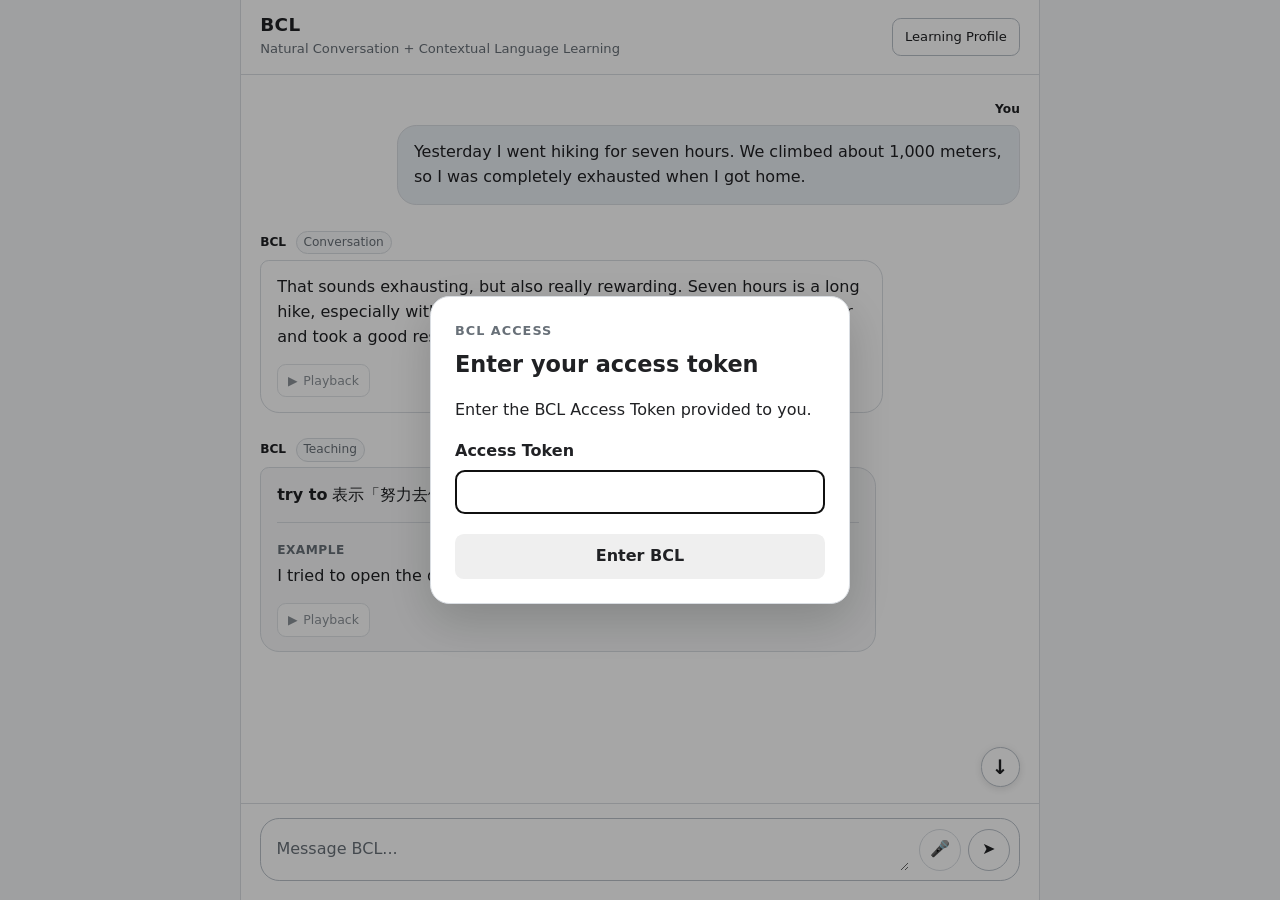
==== index.html @ 7612e40e "Add P7-06C voice foundation" ====
<!DOCTYPE html>
<html lang="en">
<head>
  <meta charset="UTF-8">
  <meta name="viewport" content="width=device-width, initial-scale=1.0">
  <title>BCL</title>
  <link rel="stylesheet" href="css/main.css">
</head>

<body>
  <section
    id="accessSetup"
    class="profile-setup"
    aria-labelledby="accessSetupTitle"
    hidden
  >
    <div class="profile-setup-card">
      <p class="profile-setup-eyebrow">BCL Access</p>

      <h2 id="accessSetupTitle">
        Enter your access token
      </h2>

      <p>
        Enter the BCL Access Token provided to you.
      </p>

      <label class="profile-field">
        <span>Access Token</span>

        <input
          id="accessTokenInput"
          type="password"
          autocomplete="off"
          spellcheck="false"
        >
      </label>

      <button
        id="accessStartButton"
        class="profile-start-button"
        type="button"
      >
        Enter BCL
      </button>

      <p
        id="accessSetupError"
        class="profile-setup-error"
        role="alert"
        hidden
      ></p>
    </div>
  </section>

  <section
    id="profileSetup"
    class="profile-setup"
    aria-labelledby="profileSetupTitle"
    hidden
  >
    <div class="profile-setup-card">
      <p class="profile-setup-eyebrow">Learning Profile</p>

      <h2 id="profileSetupTitle">
        Set up BCL
      </h2>

      <p class="profile-setup-intro">
        Choose the language you want to learn and your current level.
      </p>

      <label class="profile-field">
        <span>Learn</span>

        <select id="profileTargetLanguage">
          <option value="en">English</option>
          <option value="ja">Japanese</option>
        </select>
      </label>

      <label class="profile-field">
        <span>Level</span>

        <select id="profileLearningLevel"></select>
      </label>

      <button
        id="profileStartButton"
        class="profile-start-button"
        type="button"
      >
        Start BCL
      </button>

      <p
        id="profileSetupError"
        class="profile-setup-error"
        role="alert"
        hidden
      ></p>
    </div>
  </section>

  <main class="app-shell" aria-label="BCL language learning conversation">

    <header class="app-header">
      <div>
        <h1 class="product-name">BCL</h1>
        <p class="product-subtitle">Natural Conversation + Contextual Language Learning</p>
      </div>

      <button
        id="profileButton"
        class="profile-button"
        type="button"
      >
        Learning Profile
      </button>
    </header>

    <section class="chat-region" aria-label="Conversation">

      <div id="messageList" class="message-list" tabindex="0">

        <article class="message message-user">
          <div class="message-meta">
            <span class="speaker-label">You</span>
          </div>

          <div class="message-body">
            Yesterday I went hiking for seven hours. We climbed about
            1,000 meters, so I was completely exhausted when I got home.
          </div>
        </article>

        <article class="message message-ai">
          <div class="message-meta">
            <span class="speaker-label">BCL</span>
            <span class="mode-label">Conversation</span>
          </div>

          <div class="message-body">
            <p>
              That sounds exhausting, but also really rewarding.
              Seven hours is a long hike, especially with a 1,000-meter climb.
              I hope you had enough water and took a good rest afterward.
            </p>

            <button
              class="playback-button"
              type="button"
              aria-label="English playback placeholder; audio is not available yet"
              disabled
            >
              <span aria-hidden="true">▶</span>
              <span>Playback</span>
            </button>
          </div>
        </article>

        <article class="message message-ai message-teaching">
          <div class="message-meta">
            <span class="speaker-label">BCL</span>
            <span class="mode-label">Teaching</span>
          </div>

          <div class="message-body">
            <p>
              <strong>try to</strong> 表示「努力去做」，重點在嘗試或付出努力；
              <strong>want to</strong> 只表示「想做」。
            </p>

            <div class="learning-example">
              <span class="example-label">Example</span>
              <p lang="en">
                I tried to open the door, but it was locked.
              </p>

              <button
                class="playback-button"
                type="button"
                aria-label="Example sentence playback placeholder; audio is not available yet"
                disabled
              >
                <span aria-hidden="true">▶</span>
                <span>Playback</span>
              </button>
            </div>
          </div>
        </article>

        <div
          id="loadingState"
          class="status-message status-loading"
          role="status"
          aria-live="polite"
          hidden
        >
          AI is thinking...
        </div>

        <div
          id="errorState"
          class="status-message status-error"
          role="alert"
          hidden
        >
          Something went wrong. Please try again.
        </div>

      </div>

      <button
        id="scrollLatestButton"
        class="scroll-latest-button"
        type="button"
        aria-label="Scroll to latest message"
      >
        <span class="scroll-arrow" aria-hidden="true">&#8595;</span>
      </button>

    </section>

    <section class="input-region" aria-label="Message input">
      <div id="recordingState" class="recording-state" hidden>
        <span class="recording-indicator" aria-hidden="true"></span>
        <span class="recording-label">Recording</span>
        <span class="recording-timer">00:00</span>

        <button
          class="recording-action"
          type="button"
          aria-label="Cancel recording placeholder"
        >
          Cancel
        </button>

        <button
          class="recording-action"
          type="button"
          aria-label="Stop recording placeholder"
        >
          Stop
        </button>
      </div>

      <label class="sr-only" for="messageInput">
        Message BCL
      </label>

      <div class="input-box">
        <textarea
          id="messageInput"
          rows="1"
          placeholder="Message BCL..."
          aria-label="Message BCL"
        ></textarea>

        <div class="input-actions">
          <button
            id="microphoneButton"
            class="icon-button"
            type="button"
            aria-label="Microphone placeholder; recording is not available yet"
          >
            <span aria-hidden="true">🎤</span>
          </button>

          <button
            id="sendButton"
            class="icon-button send-button"
            type="button"
            aria-label="Send message"
          >
            <span aria-hidden="true">➤</span>
          </button>
        </div>
      </div>

    </section>

  </main>

    <script src="js/config/learning-profile.js"></script>
  <script src="js/memory/reference-memory.js"></script>
<script src="js/runtime-state.js"></script>
  <script src="js/dispatcher.js"></script>
  
  <script src="js/gateway-client.js"></script>
  <script src="js/api/response-parser.js"></script>
  <script src="js/voice/voice-controller.js"></script>
  <script src="js/main.js"></script>
</body>
</html>
---- css/main.css ----
:root {
  --background: #f4f5f7;
  --surface: #ffffff;
  --surface-soft: #f8f9fa;
  --text: #202124;
  --muted-text: #687078;
  --border: #d9dde2;
  --border-strong: #b9c0c8;
  --focus: #315f8c;
  --user-surface: #e9eef3;
  --ai-surface: #ffffff;
  --teaching-surface: #f7f8f9;
  --error-surface: #fff4f2;
  --error-border: #d8a39b;
  --recording-surface: #f7f7f7;

  --space-1: 0.35rem;
  --space-2: 0.6rem;
  --space-3: 0.9rem;
  --space-4: 1.2rem;
  --space-5: 1.6rem;

  --radius-small: 0.55rem;
  --radius-medium: 0.9rem;
  --radius-large: 1.2rem;

  --max-width: 800px;
}

*,
*::before,
*::after {
  box-sizing: border-box;
}

html,
body {
  height: 100%;
  margin: 0;
}

body {
  overflow: hidden;
  background: var(--background);
  color: var(--text);
  font-family:
    system-ui,
    -apple-system,
    BlinkMacSystemFont,
    "Segoe UI",
    "Noto Sans",
    "Noto Sans CJK SC",
    "Noto Sans CJK JP",
    sans-serif;
  line-height: 1.55;
}

button,
textarea {
  font: inherit;
}

button {
  color: inherit;
}

button:focus-visible,
textarea:focus-visible,
[tabindex]:focus-visible {
  outline: 3px solid var(--focus);
  outline-offset: 2px;
}

.app-shell {
  width: min(100%, var(--max-width));
  height: 100dvh;
  min-height: 0;
  margin: 0 auto;
  display: flex;
  flex-direction: column;
  background: var(--surface);
  border-inline: 1px solid var(--border);
}

.app-header {
  flex: 0 0 auto;
  padding: var(--space-3) var(--space-4);
  border-bottom: 1px solid var(--border);
  background: var(--surface);
}

.product-name {
  margin: 0;
  font-size: 1.15rem;
  line-height: 1.2;
  letter-spacing: 0.02em;
}

.product-subtitle {
  margin: 0.15rem 0 0;
  color: var(--muted-text);
  font-size: 0.82rem;
}

.chat-region {
  position: relative;
  flex: 1 1 auto;
  min-height: 0;
  display: flex;
  overflow: hidden;
}

.message-list {
  width: 100%;
  min-width: 0;
  overflow-x: hidden;
  overflow-y: auto;
  padding: var(--space-5) var(--space-4) 4rem;
  scroll-behavior: smooth;
}

.message {
  width: fit-content;
  max-width: 82%;
  margin-bottom: var(--space-5);
  overflow-wrap: anywhere;
  word-break: normal;
}

.message-user {
  margin-left: auto;
}

.message-ai {
  margin-right: auto;
}

.message-meta {
  display: flex;
  align-items: center;
  gap: var(--space-2);
  margin-bottom: var(--space-1);
  color: var(--muted-text);
  font-size: 0.76rem;
}

.message-user .message-meta {
  justify-content: flex-end;
}

.speaker-label {
  font-weight: 650;
  color: var(--text);
}

.mode-label {
  padding: 0.08rem 0.42rem;
  border: 1px solid var(--border);
  border-radius: 999px;
  background: var(--surface-soft);
}

.message-body {
  padding: 0.9rem 1rem;
  border: 1px solid var(--border);
  border-radius: var(--radius-large);
  background: var(--ai-surface);
}

.message-user .message-body {
  background: var(--user-surface);
  border-top-right-radius: var(--radius-small);
}

.message-ai .message-body {
  border-top-left-radius: var(--radius-small);
}

.message-teaching .message-body {
  background: var(--teaching-surface);
}

.message-body p {
  margin: 0;
}

.message-body p + p {
  margin-top: var(--space-3);
}

.learning-example {
  margin-top: var(--space-3);
  padding-top: var(--space-3);
  border-top: 1px solid var(--border);
}

.example-label {
  display: inline-block;
  margin-bottom: 0.25rem;
  color: var(--muted-text);
  font-size: 0.76rem;
  font-weight: 650;
  text-transform: uppercase;
  letter-spacing: 0.04em;
}

.playback-button {
  display: inline-flex;
  align-items: center;
  gap: 0.35rem;
  margin-top: var(--space-3);
  padding: 0.38rem 0.62rem;
  border: 1px solid var(--border);
  border-radius: var(--radius-small);
  background: var(--surface);
  font-size: 0.78rem;
}

.playback-button:disabled {
  color: var(--muted-text);
  cursor: not-allowed;
  opacity: 0.75;
}

.status-message {
  max-width: 82%;
  margin: 0 0 var(--space-4);
  padding: 0.72rem 0.9rem;
  border: 1px solid var(--border);
  border-radius: var(--radius-medium);
  font-size: 0.9rem;
}

.status-loading {
  background: var(--surface-soft);
}

.status-error {
  background: var(--error-surface);
  border-color: var(--error-border);
}

.scroll-latest-button {
  position: absolute;
  right: var(--space-4);
  bottom: var(--space-3);
  width: 2.45rem;
  height: 2.45rem;
  display: grid;
  place-items: center;
  border: 1px solid var(--border-strong);
  border-radius: 999px;
  background: var(--surface);
  cursor: pointer;
}

.scroll-latest-button:hover {
  background: var(--surface-soft);
}

.scroll-latest-button:active {
  transform: translateY(1px);
}

.input-region {
  flex: 0 0 auto;
  padding: var(--space-3) var(--space-4) var(--space-4);
  border-top: 1px solid var(--border);
  background: var(--surface);
}

.recording-action {
  min-height: 2rem;
  padding: 0.3rem 0.55rem;
  border: 1px solid var(--border);
  border-radius: var(--radius-small);
  background: var(--surface);
  cursor: pointer;
  font-size: 0.76rem;
}

.recording-action:hover {
  background: var(--surface-soft);
}

.recording-action:active {
  transform: translateY(1px);
}

.recording-state {
  display: flex;
  align-items: center;
  flex-wrap: wrap;
  gap: var(--space-2);
  margin-bottom: var(--space-2);
  padding: 0.6rem 0.7rem;
  border: 1px solid var(--border);
  border-radius: var(--radius-medium);
  background: var(--recording-surface);
  font-size: 0.82rem;
}

.recording-state[hidden] {
  display: none;
}

.recording-indicator {
  width: 0.6rem;
  height: 0.6rem;
  border-radius: 50%;
  background: currentColor;
}

.recording-label {
  font-weight: 650;
}

.recording-timer {
  margin-right: auto;
  color: var(--muted-text);
  font-variant-numeric: tabular-nums;
}

.input-box {
  display: flex;
  align-items: flex-end;
  gap: var(--space-2);
  padding: 0.55rem;
  border: 1px solid var(--border-strong);
  border-radius: var(--radius-large);
  background: var(--surface);
}

.input-box:focus-within {
  border-color: var(--focus);
}

textarea {
  flex: 1 1 auto;
  min-width: 0;
  min-height: 2.7rem;
  max-height: 9rem;
  resize: vertical;
  padding: 0.55rem 0.4rem;
  border: 0;
  outline: 0;
  background: transparent;
  color: var(--text);
  line-height: 1.45;
  overflow-wrap: anywhere;
}

textarea::placeholder {
  color: var(--muted-text);
}

.input-actions {
  flex: 0 0 auto;
  display: flex;
  gap: 0.4rem;
}

.icon-button {
  width: 2.65rem;
  height: 2.65rem;
  display: grid;
  place-items: center;
  border: 1px solid var(--border);
  border-radius: 999px;
  background: var(--surface);
  cursor: pointer;
}

.icon-button:hover {
  background: var(--surface-soft);
}

.icon-button:active {
  transform: translateY(1px);
}

.send-button {
  border-color: var(--border-strong);
  font-weight: 700;
}

.sr-only {
  position: absolute;
  width: 1px;
  height: 1px;
  padding: 0;
  margin: -1px;
  overflow: hidden;
  clip: rect(0, 0, 0, 0);
  white-space: nowrap;
  border: 0;
}

[hidden] {
  display: none !important;
}

@media (max-width: 600px) {
  .app-shell {
    border-inline: 0;
  }

  .app-header {
    padding: 0.7rem 0.85rem;
  }

  .product-name {
    font-size: 1.05rem;
  }

  .product-subtitle {
    font-size: 0.76rem;
  }

  .message-list {
    padding: 1rem 0.8rem 3.6rem;
  }

  .message {
    max-width: 92%;
  }

  .input-region {
    padding: 0.6rem 0.7rem 0.75rem;
  }

  .scroll-latest-button {
    right: 0.8rem;
  }
  .input-box {
    gap: 0.35rem;
    padding: 0.4rem;
  }

  .input-actions {
    gap: 0.3rem;
  }

  .icon-button {
    width: 2.5rem;
    height: 2.5rem;
  }
}

@media (prefers-reduced-motion: reduce) {
  *,
  *::before,
  *::after {
    scroll-behavior: auto !important;
    transition: none !important;
  }
}

/* P5-02 acceptance fix: keep scroll-to-latest control clearly visible */
.scroll-latest-button {
  z-index: 10;
  bottom: 1rem;
  box-shadow: 0 2px 8px rgba(0, 0, 0, 0.12);
}

.scroll-arrow {
  display: block;
  font-size: 1.25rem;
  line-height: 1;
  font-weight: 700;
}

.profile-setup[hidden] {
  display: none;
}

.profile-setup {
  position: fixed;
  inset: 0;
  z-index: 1000;
  display: grid;
  place-items: center;
  padding: var(--space-4);
  background: rgba(0, 0, 0, 0.35);
}

.profile-setup-card {
  width: min(100%, 420px);
  padding: 1.5rem;
  border: 1px solid var(--border);
  border-radius: var(--radius-large);
  background: var(--surface);
  box-shadow: 0 1rem 3rem rgba(0, 0, 0, 0.18);
}

.profile-setup-eyebrow {
  margin: 0 0 0.4rem;
  font-size: 0.8rem;
  font-weight: 700;
  letter-spacing: 0.08em;
  text-transform: uppercase;
  color: var(--muted-text);
}

.profile-setup-card h2 {
  margin: 0;
  font-size: 1.4rem;
}

.profile-setup-intro {
  margin: 0.65rem 0 1.25rem;
  color: var(--muted-text);
}

.profile-field {
  display: grid;
  gap: 0.4rem;
  margin-top: 1rem;
  font-weight: 600;
}

.profile-field select,
.profile-field input {
  width: 100%;
  min-height: 2.7rem;
  padding: 0.55rem 0.7rem;
  border: 1px solid var(--border);
  border-radius: var(--radius-small);
  background: var(--surface);
  color: var(--text);
  font: inherit;
}

.profile-start-button {
  width: 100%;
  min-height: 2.8rem;
  margin-top: 1.25rem;
  border: 0;
  border-radius: var(--radius-small);
  font: inherit;
  font-weight: 700;
  cursor: pointer;
}

.profile-setup-error {
  margin: 0.8rem 0 0;
  font-size: 0.9rem;
}


/* Markdown tables */
.message-markdown table {
  width: 100%;
  border-collapse: collapse;
  margin: 1rem 0;
  font-size: 0.95em;
}

.message-markdown th,
.message-markdown td {
  padding: 0.65rem 0.75rem;
  border: 1px solid var(--border-strong);
  text-align: left;
  vertical-align: top;
}

.message-markdown th {
  font-weight: 700;
}

.message-markdown table {
  display: block;
  overflow-x: auto;
}

.message-markdown thead,
.message-markdown tbody {
  white-space: normal;
}


/* Learning Profile entry */
.app-header {
  display: flex;
  align-items: center;
  justify-content: space-between;
  gap: 1rem;
}

.profile-button {
  flex: 0 0 auto;
  padding: 0.5rem 0.75rem;
  border: 1px solid var(--border-strong);
  border-radius: var(--radius-small);
  background: var(--surface);
  font: inherit;
  font-size: 0.82rem;
  cursor: pointer;
}

.profile-button:hover {
  border-color: currentColor;
}
/* P7-06C Voice Foundation */
.voice-region {
  margin-top: 12px;
  padding-top: 12px;
  border-top: 1px solid rgba(127, 127, 127, 0.25);
}

.speech-items {
  display: grid;
  gap: 8px;
}

.speech-item {
  display: flex;
  align-items: flex-start;
  gap: 8px;
}

.voice-button {
  flex: 0 0 auto;
  min-height: 2rem;
  padding: 0.3rem 0.55rem;
  border: 1px solid rgba(127, 127, 127, 0.35);
  border-radius: 8px;
  background: transparent;
  color: inherit;
  font: inherit;
  font-size: 0.78rem;
}

.voice-button:disabled {
  cursor: not-allowed;
  opacity: 0.55;
}

.speech-item-text {
  min-width: 0;
  padding-top: 0.22rem;
  overflow-wrap: anywhere;
}

.voice-button-conversation {
  min-width: auto;
}
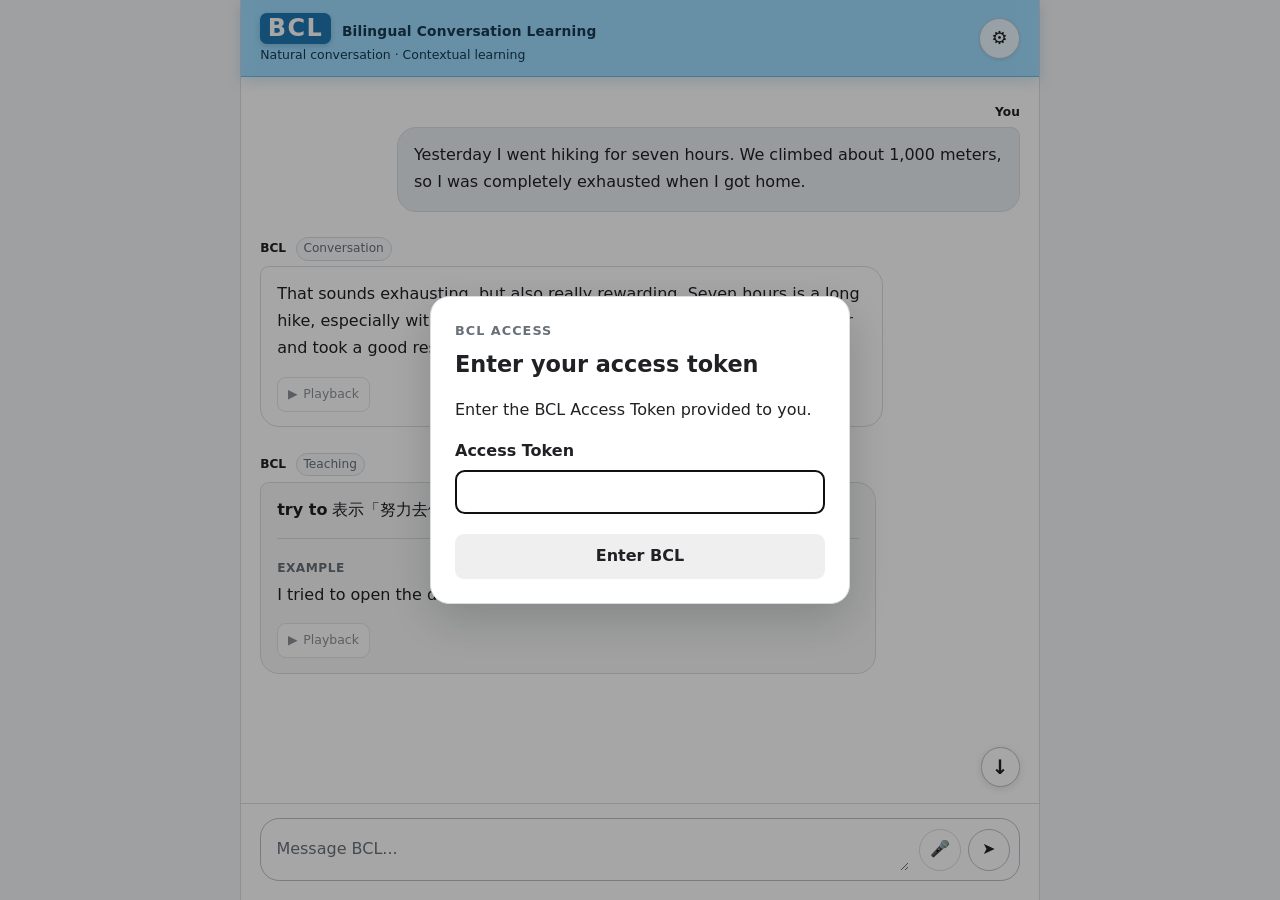
==== commit 2c8b0d59: "P8-A/P8-B: refine app shell and add typing translation" ====
--- a/index.html
+++ b/index.html
@@ -5,6 +5,7 @@
   <meta name="viewport" content="width=device-width, initial-scale=1.0">
   <title>BCL</title>
   <link rel="stylesheet" href="css/main.css">
+  <link rel="stylesheet" href="css/voice-input.css">
 </head>
 
 <body>
@@ -59,7 +60,15 @@
     aria-labelledby="profileSetupTitle"
     hidden
   >
-    <div class="profile-setup-card">
+    <div class="profile-setup-card" role="dialog" aria-modal="true">
+      <button
+        id="profileCloseButton"
+        class="modal-close-button"
+        type="button"
+        aria-label="Close Learning Profile"
+        hidden
+      >×</button>
+
       <p class="profile-setup-eyebrow">Learning Profile</p>
 
       <h2 id="profileSetupTitle">
@@ -102,21 +111,144 @@
     </div>
   </section>
 
+  <section
+    id="settingsPanel"
+    class="modal-overlay"
+    aria-labelledby="settingsTitle"
+    hidden
+  >
+    <div class="modal-card settings-card" role="dialog" aria-modal="true">
+      <button
+        id="settingsCloseButton"
+        class="modal-close-button"
+        type="button"
+        aria-label="Close Settings"
+      >×</button>
+
+      <p class="modal-eyebrow">BCL</p>
+      <h2 id="settingsTitle">Settings</h2>
+
+      <div class="settings-group">
+        <h3>Learning</h3>
+        <button
+          id="settingsProfileToggle"
+          class="settings-link-button"
+          type="button"
+          aria-expanded="false"
+          aria-controls="settingsProfileInline"
+        >
+          <span>Learning Profile</span>
+          <span class="settings-chevron" aria-hidden="true">⌄</span>
+        </button>
+
+        <div id="settingsProfileInline" class="settings-inline-panel" hidden>
+          <label class="settings-field">
+            <span>Learn</span>
+            <select id="settingsProfileTargetLanguage">
+              <option value="en">English</option>
+              <option value="ja">Japanese</option>
+            </select>
+          </label>
+
+          <label class="settings-field">
+            <span>Level</span>
+            <select id="settingsProfileLearningLevel"></select>
+          </label>
+
+          <div class="settings-inline-actions">
+            <button id="settingsProfileSave" class="settings-save-button" type="button">Save</button>
+            <span id="settingsProfileStatus" class="settings-save-status" role="status" aria-live="polite"></span>
+          </div>
+        </div>
+
+        <label class="settings-field settings-toggle-field">
+          <span>
+            <strong>Typing Translation</strong>
+            <small>Translate a few useful words while you type.</small>
+          </span>
+          <select id="settingsTypingTranslation">
+            <option value="on">On</option>
+            <option value="off">Off</option>
+          </select>
+        </label>
+      </div>
+
+      <div class="settings-group">
+        <h3>Display</h3>
+        <label class="settings-field">
+          <span>Text size</span>
+          <select id="settingsTextSize">
+            <option value="normal">Normal</option>
+            <option value="large">Large</option>
+          </select>
+        </label>
+
+        <label class="settings-field">
+          <span>Appearance</span>
+          <select id="settingsAppearance">
+            <option value="system">System</option>
+            <option value="light">Light</option>
+            <option value="dark">Dark</option>
+          </select>
+        </label>
+      </div>
+
+      <div class="settings-group">
+        <h3>Voice</h3>
+        <label class="settings-field">
+          <span>Default playback speed</span>
+          <select id="settingsPlaybackSpeed">
+            <option value="0.75">0.75x</option>
+            <option value="1">1x</option>
+            <option value="1.25">1.25x</option>
+            <option value="1.5">1.5x</option>
+          </select>
+        </label>
+      </div>
+
+      <div class="settings-group">
+        <h3>Help</h3>
+        <button
+          id="settingsHelpToggle"
+          class="settings-link-button"
+          type="button"
+          aria-expanded="false"
+          aria-controls="settingsHelpInline"
+        >
+          <span>How to use BCL</span>
+          <span class="settings-chevron" aria-hidden="true">⌄</span>
+        </button>
+        <div id="settingsHelpInline" class="settings-inline-panel settings-help-inline" hidden>
+          <div id="helpContent" class="help-content"></div>
+        </div>
+      </div>
+    </div>
+  </section>
+
   <main class="app-shell" aria-label="BCL language learning conversation">
 
     <header class="app-header">
-      <div>
-        <h1 class="product-name">BCL</h1>
-        <p class="product-subtitle">Natural Conversation + Contextual Language Learning</p>
-      </div>
-
-      <button
-        id="profileButton"
-        class="profile-button"
-        type="button"
-      >
-        Learning Profile
-      </button>
+      <div class="product-identity">
+        <div class="product-title-row">
+          <h1 class="product-name">BCL</h1>
+          <span class="product-full-name">Bilingual Conversation Learning</span>
+        </div>
+        <p class="product-tagline">Natural conversation · Contextual learning</p>
+      </div>
+
+      <div class="header-actions">
+        <button
+          id="settingsButton"
+          class="header-action-button"
+          type="button"
+          aria-haspopup="dialog"
+          aria-controls="settingsPanel"
+          title="Settings"
+        >
+          <span class="settings-icon" aria-hidden="true">⚙</span>
+          <span class="sr-only">Settings</span>
+        </button>
+      </div>
     </header>
 
     <section class="chat-region" aria-label="Conversation">
@@ -225,29 +357,47 @@
     <section class="input-region" aria-label="Message input">
       <div id="recordingState" class="recording-state" hidden>
         <span class="recording-indicator" aria-hidden="true"></span>
-        <span class="recording-label">Recording</span>
-        <span class="recording-timer">00:00</span>
+        <span id="recordingLabel" class="recording-label">Recording</span>
+        <span id="recordingTimer" class="recording-timer">00:00</span>
 
         <button
+          id="cancelRecordingButton"
           class="recording-action"
           type="button"
-          aria-label="Cancel recording placeholder"
+          aria-label="Cancel recording"
         >
           Cancel
         </button>
 
         <button
+          id="stopRecordingButton"
           class="recording-action"
           type="button"
-          aria-label="Stop recording placeholder"
+          aria-label="Stop recording"
         >
           Stop
         </button>
       </div>
+
+      <p
+        id="voiceInputNotice"
+        class="voice-input-notice"
+        role="status"
+        aria-live="polite"
+        hidden
+      ></p>
 
       <label class="sr-only" for="messageInput">
         Message BCL
       </label>
+
+      <div
+        id="typingTranslationHint"
+        class="typing-translation-hint"
+        role="status"
+        aria-live="polite"
+        hidden
+      ></div>
 
       <div class="input-box">
         <textarea
@@ -262,7 +412,8 @@
             id="microphoneButton"
             class="icon-button"
             type="button"
-            aria-label="Microphone placeholder; recording is not available yet"
+            aria-label="Start voice input"
+            aria-pressed="false"
           >
             <span aria-hidden="true">🎤</span>
           </button>
@@ -282,25 +433,28 @@
 
   </main>
 
-    <script src="js/config/learning-profile.js"></script>
+  <script src="js/config/learning-profile.js"></script>
   <script src="js/memory/reference-memory.js"></script>
-<script src="js/runtime-state.js"></script>
+  <script src="js/runtime-state.js"></script>
   <script src="js/dispatcher.js"></script>
-  
+
   <script src="js/gateway-client.js"></script>
   <script src="js/api/response-parser.js"></script>
   <script src="js/voice/voice-controller.js"></script>
+  <script src="js/voice/local-tts.js"></script>
+  <script src="js/voice/ai-tts.js"></script>
+
+  <script src="js/input/audio-capture.js"></script>
+  <script src="js/input/speech-to-text.js"></script>
+  <script src="js/input/speech-cleanup.js"></script>
+  <script src="js/input/gateway-stt-provider.js"></script>
+  <script src="js/input/voice-input-controller.js"></script>
+  <script src="js/input/typing-segment-detector.js"></script>
+  <script src="js/input/typing-translation-client.js"></script>
+  <script src="js/input/typing-translation-controller.js"></script>
+
+  <script src="js/ui/help-content.js"></script>
+  <script src="js/ui/settings-controller.js"></script>
   <script src="js/main.js"></script>
 </body>
 </html>
-
-
-
-
-
-
-
-
-
-
-
--- a/css/main.css
+++ b/css/main.css
@@ -645,3 +645,583 @@
 .voice-button-conversation {
   min-width: auto;
 }
+
+/* P7-06H Playback Controls */
+.playback-controls {
+  display: inline-flex;
+  align-items: center;
+  gap: 0.35rem;
+  flex: 0 0 auto;
+}
+
+.voice-speed {
+  min-height: 2rem;
+  padding: 0.25rem 0.35rem;
+  border: 1px solid rgba(127, 127, 127, 0.35);
+  border-radius: 8px;
+  background: transparent;
+  color: inherit;
+  font: inherit;
+  font-size: 0.78rem;
+}
+
+.voice-secondary {
+  opacity: 0.82;
+}
+
+
+/* ============================================================
+   Phase 8 — P8-A Product Surface Foundation
+   ============================================================ */
+
+:root[data-appearance="dark"] {
+  --background: #17191c;
+  --surface: #202328;
+  --surface-soft: #282c32;
+  --text: #f1f3f4;
+  --muted-text: #b3bac2;
+  --border: #3a4048;
+  --border-strong: #59616b;
+  --focus: #8ab4f8;
+  --user-surface: #303740;
+  --ai-surface: #202328;
+  --teaching-surface: #252a30;
+  --error-surface: #3a2727;
+  --error-border: #8b5c57;
+  --recording-surface: #282c32;
+}
+
+@media (prefers-color-scheme: dark) {
+  :root[data-appearance="system"] {
+    --background: #17191c;
+    --surface: #202328;
+    --surface-soft: #282c32;
+    --text: #f1f3f4;
+    --muted-text: #b3bac2;
+    --border: #3a4048;
+    --border-strong: #59616b;
+    --focus: #8ab4f8;
+    --user-surface: #303740;
+    --ai-surface: #202328;
+    --teaching-surface: #252a30;
+    --error-surface: #3a2727;
+    --error-border: #8b5c57;
+    --recording-surface: #282c32;
+  }
+}
+
+:root[data-text-size="large"] body {
+  font-size: 1.08rem;
+}
+
+.app-header {
+  position: relative;
+  z-index: 20;
+  align-items: center;
+  gap: 1rem;
+  padding: 0.85rem var(--space-4);
+  box-shadow: 0 1px 0 var(--border);
+}
+
+.product-identity {
+  min-width: 0;
+}
+
+.product-name {
+  font-size: 1.35rem;
+  letter-spacing: 0.035em;
+}
+
+.product-full-name {
+  margin: 0.12rem 0 0;
+  font-size: 0.9rem;
+  font-weight: 650;
+  line-height: 1.3;
+}
+
+.product-tagline {
+  margin: 0.16rem 0 0;
+  color: var(--muted-text);
+  font-size: 0.8rem;
+  line-height: 1.35;
+}
+
+.header-actions {
+  flex: 0 0 auto;
+  display: flex;
+  align-items: center;
+  gap: 0.45rem;
+}
+
+.header-action-button,
+.settings-link-button {
+  border: 1px solid var(--border-strong);
+  border-radius: var(--radius-small);
+  background: var(--surface);
+  color: var(--text);
+  font: inherit;
+}
+
+.header-action-button {
+  min-height: 2.45rem;
+  padding: 0.45rem 0.75rem;
+  font-size: 0.86rem;
+  font-weight: 650;
+}
+
+.header-action-button:hover,
+.settings-link-button:hover,
+.modal-close-button:hover {
+  background: var(--surface-soft);
+}
+
+.message-body {
+  font-size: 1rem;
+  line-height: 1.68;
+}
+
+.message-body p + p {
+  margin-top: 1rem;
+}
+
+button:not(:disabled),
+select:not(:disabled) {
+  cursor: pointer;
+}
+
+button:disabled,
+select:disabled {
+  cursor: not-allowed;
+}
+
+.voice-button:not(:disabled),
+.voice-speed:not(:disabled) {
+  cursor: pointer;
+}
+
+.modal-overlay[hidden] {
+  display: none;
+}
+
+.modal-overlay {
+  position: fixed;
+  inset: 0;
+  z-index: 1100;
+  display: grid;
+  place-items: center;
+  padding: var(--space-4);
+  background: rgba(0, 0, 0, 0.42);
+}
+
+.modal-card,
+.profile-setup-card {
+  position: relative;
+  color: var(--text);
+}
+
+.modal-card {
+  width: min(100%, 520px);
+  max-height: min(82dvh, 760px);
+  overflow-y: auto;
+  padding: 1.5rem;
+  border: 1px solid var(--border);
+  border-radius: var(--radius-large);
+  background: var(--surface);
+  box-shadow: 0 1rem 3rem rgba(0, 0, 0, 0.22);
+}
+
+.modal-close-button {
+  position: absolute;
+  top: 0.7rem;
+  right: 0.7rem;
+  width: 2.25rem;
+  height: 2.25rem;
+  display: grid;
+  place-items: center;
+  border: 1px solid var(--border);
+  border-radius: 999px;
+  background: var(--surface);
+  color: var(--text);
+  font: inherit;
+  font-size: 1.2rem;
+  line-height: 1;
+}
+
+.modal-eyebrow {
+  margin: 0 2.7rem 0.3rem 0;
+  color: var(--muted-text);
+  font-size: 0.78rem;
+  font-weight: 700;
+  letter-spacing: 0.08em;
+  text-transform: uppercase;
+}
+
+.modal-card h2 {
+  margin: 0 2.7rem 0 0;
+  font-size: 1.4rem;
+}
+
+.settings-group {
+  margin-top: 1.35rem;
+  padding-top: 1.05rem;
+  border-top: 1px solid var(--border);
+}
+
+.settings-group h3 {
+  margin: 0 0 0.7rem;
+  color: var(--muted-text);
+  font-size: 0.78rem;
+  letter-spacing: 0.04em;
+  text-transform: uppercase;
+}
+
+.settings-field {
+  display: grid;
+  grid-template-columns: minmax(0, 1fr) minmax(8rem, auto);
+  align-items: center;
+  gap: 1rem;
+  padding: 0.48rem 0;
+}
+
+.settings-field > span {
+  font-weight: 600;
+}
+
+.settings-field select {
+  min-height: 2.45rem;
+  padding: 0.35rem 0.55rem;
+  border: 1px solid var(--border);
+  border-radius: var(--radius-small);
+  background: var(--surface);
+  color: var(--text);
+  font: inherit;
+}
+
+.settings-link-button {
+  width: 100%;
+  min-height: 2.65rem;
+  display: flex;
+  align-items: center;
+  justify-content: space-between;
+  gap: 1rem;
+  padding: 0.5rem 0.7rem;
+  text-align: left;
+}
+
+.help-content {
+  margin-top: 1.2rem;
+  line-height: 1.68;
+}
+
+.help-section + .help-section {
+  margin-top: 1.4rem;
+  padding-top: 1.15rem;
+  border-top: 1px solid var(--border);
+}
+
+.help-section h3 {
+  margin: 0 0 0.55rem;
+  font-size: 1rem;
+}
+
+.help-section p {
+  margin: 0;
+}
+
+.help-section p + p,
+.help-section ul {
+  margin-top: 0.65rem;
+}
+
+.help-section ul {
+  margin-bottom: 0;
+  padding-left: 1.35rem;
+}
+
+.profile-setup-card {
+  max-height: min(82dvh, 680px);
+  overflow-y: auto;
+}
+
+@media (max-width: 600px) {
+  .app-header {
+    align-items: flex-start;
+    padding: 0.7rem 0.85rem;
+  }
+
+  .product-name {
+    font-size: 1.18rem;
+  }
+
+  .product-full-name {
+    font-size: 0.82rem;
+  }
+
+  .product-tagline {
+    font-size: 0.74rem;
+  }
+
+  .header-action-button {
+    min-height: 2.3rem;
+    padding: 0.4rem 0.6rem;
+    font-size: 0.8rem;
+  }
+
+  .modal-overlay {
+    padding: 0.75rem;
+  }
+
+  .modal-card {
+    width: 100%;
+    max-height: 88dvh;
+    padding: 1.2rem;
+  }
+
+  .settings-field {
+    grid-template-columns: 1fr;
+    gap: 0.4rem;
+  }
+
+  .settings-field select {
+    width: 100%;
+  }
+
+  .message-body {
+    line-height: 1.62;
+  }
+}
+
+
+/* P8-A Revision 2 — product header and single-surface Settings */
+.app-header {
+  position: relative;
+  overflow: hidden;
+  padding: 0.82rem var(--space-4) 0.78rem;
+  background:
+    linear-gradient(180deg, color-mix(in srgb, var(--surface) 92%, var(--focus) 8%), var(--surface));
+  border-bottom: 1px solid var(--border-strong);
+  box-shadow: 0 0.2rem 0.8rem rgba(0, 0, 0, 0.07);
+}
+
+.app-header::before {
+  content: "";
+  position: absolute;
+  inset: 0 auto 0 0;
+  width: 0.22rem;
+  background: var(--focus);
+}
+
+.product-title-row {
+  display: flex;
+  align-items: baseline;
+  flex-wrap: wrap;
+  gap: 0.42rem 0.7rem;
+}
+
+.product-name {
+  flex: 0 0 auto;
+  font-size: 1.5rem;
+  font-weight: 800;
+  letter-spacing: 0.055em;
+}
+
+.product-full-name {
+  margin: 0;
+  color: var(--muted-text);
+  font-size: 0.86rem;
+  font-weight: 650;
+  letter-spacing: 0.015em;
+}
+
+.product-tagline {
+  margin: 0.18rem 0 0;
+  font-size: 0.78rem;
+}
+
+.header-action-button {
+  width: 2.55rem;
+  height: 2.55rem;
+  min-height: 0;
+  display: grid;
+  place-items: center;
+  padding: 0;
+  border-radius: 999px;
+  background: color-mix(in srgb, var(--surface) 88%, var(--focus) 12%);
+  box-shadow: 0 1px 3px rgba(0, 0, 0, 0.08);
+}
+
+.settings-icon {
+  font-size: 1.15rem;
+  line-height: 1;
+}
+
+.settings-inline-panel {
+  margin-top: 0.55rem;
+  padding: 0.75rem;
+  border: 1px solid var(--border);
+  border-radius: var(--radius-medium);
+  background: var(--surface-soft);
+}
+
+.settings-inline-actions {
+  display: flex;
+  align-items: center;
+  gap: 0.75rem;
+  margin-top: 0.65rem;
+}
+
+.settings-save-button {
+  min-height: 2.45rem;
+  padding: 0.42rem 0.85rem;
+  border: 1px solid var(--border-strong);
+  border-radius: var(--radius-small);
+  background: var(--surface);
+  color: var(--text);
+  font: inherit;
+  font-weight: 700;
+}
+
+.settings-save-status {
+  color: var(--muted-text);
+  font-size: 0.86rem;
+}
+
+.settings-chevron {
+  min-width: 1.25rem;
+  text-align: center;
+  font-size: 1.15rem;
+}
+
+.settings-help-inline {
+  max-height: min(48dvh, 440px);
+  overflow-y: auto;
+}
+
+.settings-help-inline .help-content {
+  margin-top: 0;
+}
+
+@media (max-width: 600px) {
+  .product-title-row {
+    gap: 0.28rem 0.5rem;
+  }
+
+  .product-name {
+    font-size: 1.26rem;
+  }
+
+  .product-full-name {
+    font-size: 0.75rem;
+  }
+
+  .product-tagline {
+    font-size: 0.72rem;
+  }
+
+  .header-action-button {
+    width: 2.35rem;
+    height: 2.35rem;
+  }
+}
+
+/* P8-A R3 — stronger BCL identity */
+.app-header {
+  background: #9fdcff;
+  border-bottom-color: #68bfe8;
+  box-shadow: 0 0.22rem 0.9rem rgba(30, 106, 145, 0.18);
+}
+
+.app-header::before {
+  display: none;
+}
+
+.product-name {
+  padding: 0.2rem 0.48rem 0.22rem;
+  border-radius: 0.42rem;
+  background: #1f78b4;
+  color: #ffffff;
+  line-height: 1;
+  box-shadow: 0 0.12rem 0.34rem rgba(25, 88, 122, 0.24);
+}
+
+.product-full-name,
+.product-tagline {
+  color: #173b50;
+}
+
+.header-action-button {
+  background: rgba(255, 255, 255, 0.78);
+  border-color: rgba(23, 59, 80, 0.25);
+}
+
+:root[data-appearance="dark"] .app-header {
+  background: #4a9ac5;
+  border-bottom-color: #72bce1;
+}
+
+:root[data-appearance="dark"] .product-full-name,
+:root[data-appearance="dark"] .product-tagline {
+  color: #0d2635;
+}
+
+@media (prefers-color-scheme: dark) {
+  :root[data-appearance="system"] .app-header {
+    background: #4a9ac5;
+    border-bottom-color: #72bce1;
+  }
+
+  :root[data-appearance="system"] .product-full-name,
+  :root[data-appearance="system"] .product-tagline {
+    color: #0d2635;
+  }
+}
+
+.settings-toggle-field small {
+  display: block;
+  margin-top: 0.18rem;
+  color: var(--muted-text);
+  font-size: 0.78rem;
+  font-weight: 400;
+  line-height: 1.35;
+}
+
+.typing-translation-hint {
+  display: flex;
+  align-items: flex-start;
+  flex-wrap: wrap;
+  gap: 0.45rem 0.65rem;
+  margin: 0 0 0.5rem;
+  padding: 0.55rem 0.7rem;
+  border: 1px solid var(--border);
+  border-radius: var(--radius-medium);
+  background: var(--surface-soft);
+  font-size: 0.88rem;
+  line-height: 1.45;
+}
+
+.typing-translation-hint.is-loading {
+  color: var(--muted-text);
+}
+
+.typing-translation-hint.is-error {
+  color: var(--danger-text, #9d2a2a);
+}
+
+.typing-translation-label {
+  flex: 0 0 auto;
+  font-weight: 750;
+}
+
+.typing-translation-items {
+  display: flex;
+  flex-wrap: wrap;
+  gap: 0.35rem;
+}
+
+.typing-translation-chip {
+  display: inline-block;
+  padding: 0.14rem 0.42rem;
+  border: 1px solid var(--border);
+  border-radius: 999px;
+  background: var(--surface);
+}
--- a/css/voice-input.css
+++ b/css/voice-input.css
@@ -0,0 +1,31 @@
+/* BCL Smart Voice Input Foundation */
+
+.voice-input-notice {
+  margin: 0 0 var(--space-2);
+  padding: 0.55rem 0.7rem;
+  border: 1px solid var(--border);
+  border-radius: var(--radius-small);
+  background: var(--surface-soft);
+  color: var(--muted-text);
+  font-size: 0.8rem;
+}
+
+.voice-input-notice[data-kind="error"] {
+  background: var(--error-surface);
+  border-color: var(--error-border);
+  color: var(--text);
+}
+
+.recording-state[data-state="processing"] .recording-indicator {
+  opacity: 0.45;
+}
+
+.recording-state[data-state="processing"] .recording-timer {
+  visibility: hidden;
+}
+
+.recording-action:disabled,
+#microphoneButton:disabled {
+  cursor: not-allowed;
+  opacity: 0.6;
+}
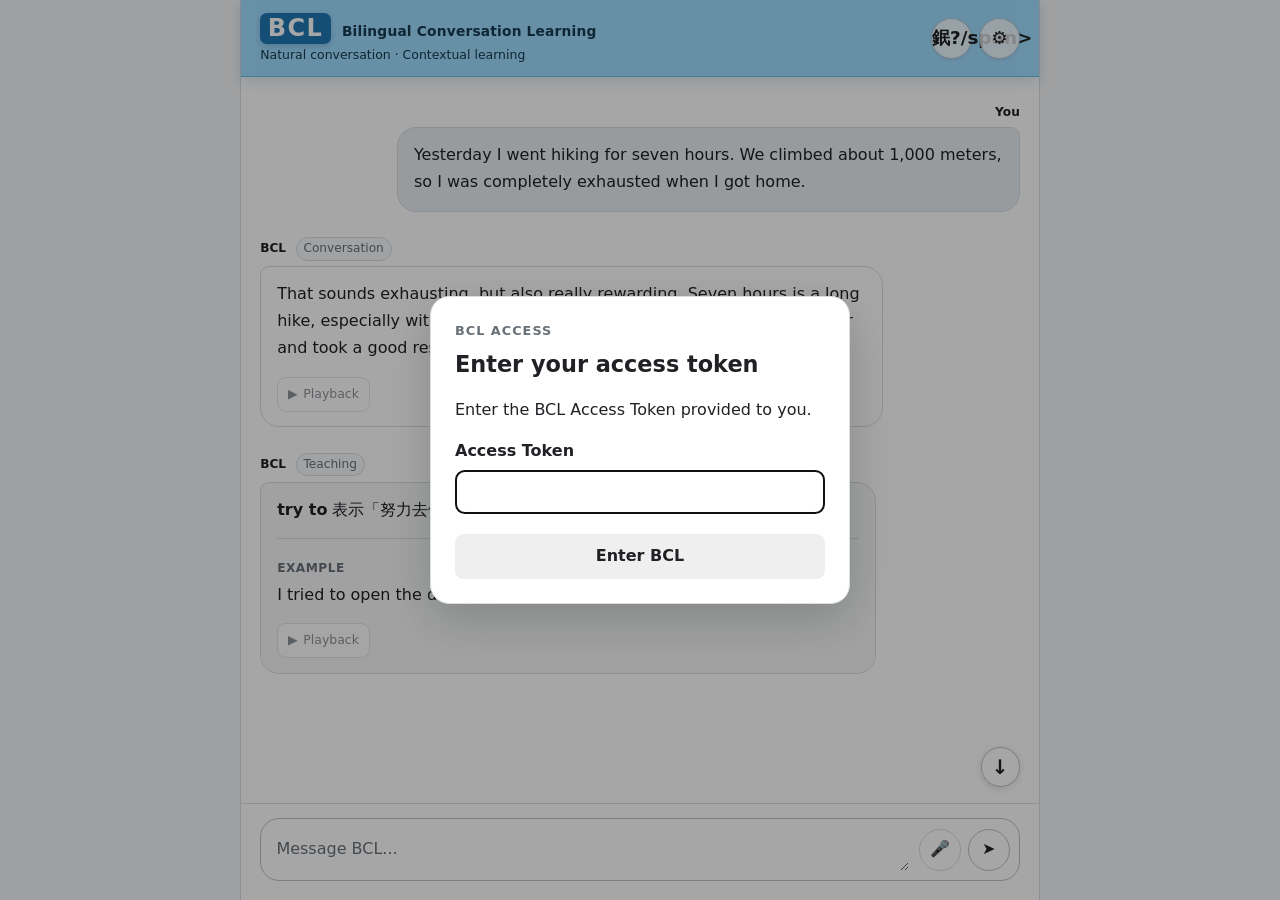
==== commit 68e244c5: "P8-C: add teaching review learning history and search" ====
--- a/index.html
+++ b/index.html
@@ -225,6 +225,20 @@
     </div>
   </section>
 
+  <section id="learningHistoryPanel" class="modal-overlay" aria-labelledby="learningHistoryTitle" hidden>
+    <div class="modal-card learning-history-card" role="dialog" aria-modal="true">
+      <button id="learningHistoryCloseButton" class="modal-close-button" type="button" aria-label="Close Learning History">脳</button>
+      <p class="modal-eyebrow">BCL</p>
+      <h2 id="learningHistoryTitle">Learning History</h2>
+      <label class="learning-history-search-field">
+        <span class="sr-only">Search Learning History</span>
+        <input id="learningHistorySearchInput" type="search" placeholder="Search words, phrases, meanings, or context..." autocomplete="off">
+      </label>
+      <div id="learningHistoryResults" class="learning-history-results"></div>
+      <div id="learningReview" class="learning-review" hidden></div>
+    </div>
+  </section>
+
   <main class="app-shell" aria-label="BCL language learning conversation">
 
     <header class="app-header">
@@ -237,6 +251,17 @@
       </div>
 
       <div class="header-actions">
+        <button
+          id="learningSearchButton"
+          class="header-action-button"
+          type="button"
+          aria-haspopup="dialog"
+          aria-controls="learningHistoryPanel"
+          title="Learning History"
+        >
+          <span class="settings-icon" aria-hidden="true">鈱?/span>
+          <span class="sr-only">Learning History Search</span>
+        </button>
         <button
           id="settingsButton"
           class="header-action-button"
@@ -435,6 +460,8 @@
 
   <script src="js/config/learning-profile.js"></script>
   <script src="js/memory/reference-memory.js"></script>
+  <script src="js/memory/learning-history.js"></script>
+  <script src="js/search/learning-search.js"></script>
   <script src="js/runtime-state.js"></script>
   <script src="js/dispatcher.js"></script>
 
@@ -454,6 +481,8 @@
   <script src="js/input/typing-translation-controller.js"></script>
 
   <script src="js/ui/help-content.js"></script>
+  <script src="js/ui/system-messages.js"></script>
+  <script src="js/ui/learning-review-controller.js"></script>
   <script src="js/ui/settings-controller.js"></script>
   <script src="js/main.js"></script>
 </body>
--- a/css/main.css
+++ b/css/main.css
@@ -1225,3 +1225,71 @@
   border-radius: 999px;
   background: var(--surface);
 }
+
+/* P8-C Teaching Review / Learning History */
+.learning-target {
+  padding: 0.05em 0.18em;
+  border-radius: 0.28em;
+  background: color-mix(in srgb, #ffe082 72%, var(--surface) 28%);
+  color: inherit;
+  box-decoration-break: clone;
+  -webkit-box-decoration-break: clone;
+}
+
+.teaching-collapse-button {
+  margin-left: auto;
+  padding: 0.18rem 0.48rem;
+  border: 1px solid var(--border);
+  border-radius: 999px;
+  background: var(--surface);
+  color: var(--muted-text);
+  font: inherit;
+  font-size: 0.72rem;
+}
+
+.teaching-collapse-summary {
+  padding: 0.72rem 0.9rem;
+  border: 1px solid var(--border);
+  border-radius: var(--radius-medium);
+  background: var(--teaching-surface);
+  color: var(--text);
+  font-size: 0.9rem;
+}
+
+.learning-history-card { width: min(100%, 680px); }
+.learning-history-search-field { display: block; margin-top: 1rem; }
+.learning-history-search-field input {
+  width: 100%; min-height: 2.75rem; padding: 0.55rem 0.75rem;
+  border: 1px solid var(--border-strong); border-radius: var(--radius-small);
+  background: var(--surface); color: var(--text); font: inherit;
+}
+.learning-history-results { display: grid; gap: 0.55rem; margin-top: 1rem; }
+.learning-history-result {
+  display: grid; gap: 0.22rem; width: 100%; padding: 0.72rem 0.8rem;
+  border: 1px solid var(--border); border-radius: var(--radius-medium);
+  background: var(--surface); color: var(--text); text-align: left; font: inherit;
+}
+.learning-history-result:hover { background: var(--surface-soft); }
+.learning-history-result span { color: var(--muted-text); font-size: 0.86rem; overflow-wrap: anywhere; }
+.learning-history-result small, .learning-review-date { color: var(--muted-text); font-size: 0.75rem; }
+.learning-history-empty { color: var(--muted-text); }
+.learning-review { margin-top: 1rem; }
+.learning-review-back {
+  padding: 0.35rem 0.6rem; border: 1px solid var(--border); border-radius: var(--radius-small);
+  background: var(--surface); color: var(--text); font: inherit;
+}
+.learning-review h3 { margin: 0.65rem 0; }
+.learning-review h4 { margin: 1.15rem 0 0.45rem; color: var(--muted-text); font-size: 0.8rem; text-transform: uppercase; letter-spacing: 0.04em; }
+.learning-review-items { display: grid; gap: 0.45rem; padding-left: 1.2rem; }
+.learning-review-items li { padding-left: 0.15rem; }
+.learning-review-items span, .learning-review-items small { display: block; margin-top: 0.12rem; }
+.learning-review-items small { color: var(--muted-text); }
+.learning-review-content, .learning-review-context {
+  padding: 0.75rem; border: 1px solid var(--border); border-radius: var(--radius-medium);
+  background: var(--surface-soft); line-height: 1.6; overflow-wrap: anywhere;
+}
+
+@media (max-width: 600px) {
+  .teaching-collapse-button { font-size: 0.68rem; }
+  .learning-history-card { max-height: 90dvh; }
+}
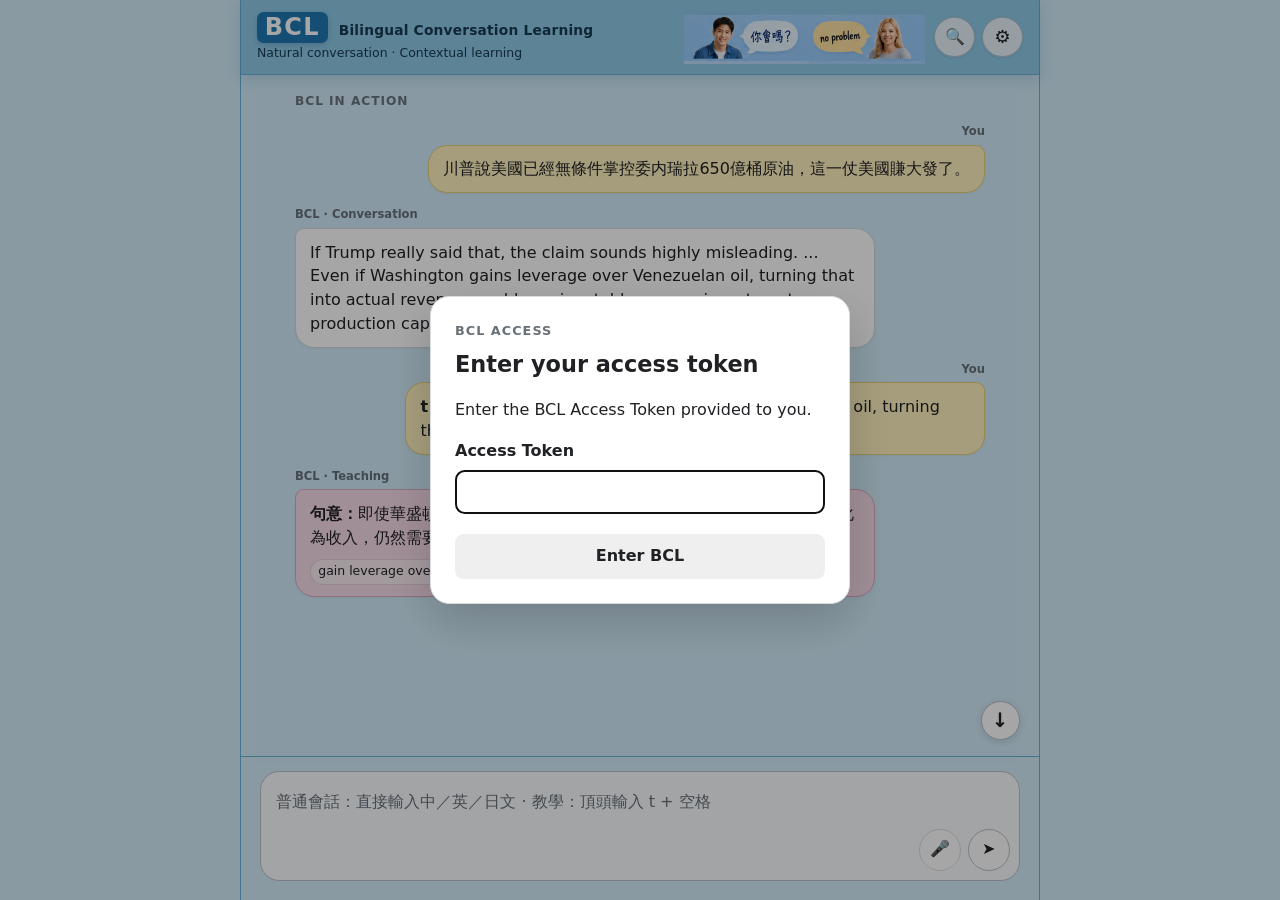
==== commit f8d94c62: "Phase 8 frontend product quality checkpoint" ====
--- a/index.html
+++ b/index.html
@@ -17,18 +17,11 @@
   >
     <div class="profile-setup-card">
       <p class="profile-setup-eyebrow">BCL Access</p>
-
-      <h2 id="accessSetupTitle">
-        Enter your access token
-      </h2>
-
-      <p>
-        Enter the BCL Access Token provided to you.
-      </p>
+      <h2 id="accessSetupTitle">Enter your access token</h2>
+      <p>Enter the BCL Access Token provided to you.</p>
 
       <label class="profile-field">
         <span>Access Token</span>
-
         <input
           id="accessTokenInput"
           type="password"
@@ -70,18 +63,13 @@
       >×</button>
 
       <p class="profile-setup-eyebrow">Learning Profile</p>
-
-      <h2 id="profileSetupTitle">
-        Set up BCL
-      </h2>
-
+      <h2 id="profileSetupTitle">Set up BCL</h2>
       <p class="profile-setup-intro">
         Choose the language you want to learn and your current level.
       </p>
 
       <label class="profile-field">
         <span>Learn</span>
-
         <select id="profileTargetLanguage">
           <option value="en">English</option>
           <option value="ja">Japanese</option>
@@ -90,7 +78,6 @@
 
       <label class="profile-field">
         <span>Level</span>
-
         <select id="profileLearningLevel"></select>
       </label>
 
@@ -117,7 +104,7 @@
     aria-labelledby="settingsTitle"
     hidden
   >
-    <div class="modal-card settings-card" role="dialog" aria-modal="true">
+    <div class="modal-card settings-card settings-card-compact" role="dialog" aria-modal="true">
       <button
         id="settingsCloseButton"
         class="modal-close-button"
@@ -128,126 +115,264 @@
       <p class="modal-eyebrow">BCL</p>
       <h2 id="settingsTitle">Settings</h2>
 
-      <div class="settings-group">
-        <h3>Learning</h3>
-        <button
-          id="settingsProfileToggle"
-          class="settings-link-button"
-          type="button"
-          aria-expanded="false"
-          aria-controls="settingsProfileInline"
-        >
-          <span>Learning Profile</span>
-          <span class="settings-chevron" aria-hidden="true">⌄</span>
-        </button>
-
-        <div id="settingsProfileInline" class="settings-inline-panel" hidden>
-          <label class="settings-field">
-            <span>Learn</span>
-            <select id="settingsProfileTargetLanguage">
+      <div class="compact-settings-section">
+        <div class="compact-settings-heading">Learning</div>
+
+        <div class="compact-settings-row compact-profile-row">
+          <div class="compact-settings-label">
+            <strong>Learn</strong>
+          </div>
+
+          <div class="compact-profile-controls">
+            <select
+              id="settingsProfileTargetLanguage"
+              class="compact-select"
+              aria-label="Target language"
+            >
               <option value="en">English</option>
               <option value="ja">Japanese</option>
             </select>
-          </label>
-
-          <label class="settings-field">
-            <span>Level</span>
-            <select id="settingsProfileLearningLevel"></select>
-          </label>
-
-          <div class="settings-inline-actions">
-            <button id="settingsProfileSave" class="settings-save-button" type="button">Save</button>
-            <span id="settingsProfileStatus" class="settings-save-status" role="status" aria-live="polite"></span>
-          </div>
-        </div>
-
-        <label class="settings-field settings-toggle-field">
-          <span>
+
+            <select
+              id="settingsProfileLearningLevel"
+              class="compact-select compact-level-select"
+              aria-label="Learning level"
+            ></select>
+
+            <button
+              id="settingsProfileSave"
+              class="compact-action-button"
+              type="button"
+            >Save</button>
+          </div>
+        </div>
+
+        <div
+          id="settingsProfileStatus"
+          class="compact-settings-status"
+          role="status"
+          aria-live="polite"
+        ></div>
+
+        <div class="compact-settings-row">
+          <div class="compact-settings-label">
             <strong>Typing Translation</strong>
-            <small>Translate a few useful words while you type.</small>
-          </span>
-          <select id="settingsTypingTranslation">
-            <option value="on">On</option>
-            <option value="off">Off</option>
-          </select>
-        </label>
-      </div>
-
-      <div class="settings-group">
-        <h3>Display</h3>
-        <label class="settings-field">
-          <span>Text size</span>
-          <select id="settingsTextSize">
-            <option value="normal">Normal</option>
-            <option value="large">Large</option>
-          </select>
-        </label>
-
-        <label class="settings-field">
-          <span>Appearance</span>
-          <select id="settingsAppearance">
-            <option value="system">System</option>
-            <option value="light">Light</option>
-            <option value="dark">Dark</option>
-          </select>
-        </label>
-      </div>
-
-      <div class="settings-group">
-        <h3>Voice</h3>
-        <label class="settings-field">
-          <span>Default playback speed</span>
-          <select id="settingsPlaybackSpeed">
-            <option value="0.75">0.75x</option>
-            <option value="1">1x</option>
-            <option value="1.25">1.25x</option>
-            <option value="1.5">1.5x</option>
-          </select>
-        </label>
-      </div>
-
-      <div class="settings-group">
-        <h3>Help</h3>
+          </div>
+
+          <button
+            id="settingsTypingTranslation"
+            class="compact-toggle"
+            type="button"
+            role="switch"
+            aria-checked="true"
+          >
+            <span class="compact-toggle-track" aria-hidden="true">
+              <span class="compact-toggle-thumb"></span>
+            </span>
+            <span class="compact-toggle-text">On</span>
+          </button>
+        </div>
+      </div>
+
+      <div class="compact-settings-section">
+        <div class="compact-settings-heading">Voice</div>
+
+        <div class="compact-settings-row">
+          <div class="compact-settings-label">
+            <strong>Playback</strong>
+          </div>
+
+          <div
+            id="settingsPlaybackSpeed"
+            class="compact-segmented"
+            role="group"
+            aria-label="Default playback speed"
+          >
+            <button type="button" data-value="0.75">0.75×</button>
+            <button type="button" data-value="1">1×</button>
+            <button type="button" data-value="1.25">1.25×</button>
+            <button type="button" data-value="1.5">1.5×</button>
+          </div>
+        </div>
+      </div>
+
+      <div class="compact-settings-section">
+        <div class="compact-settings-heading">Display</div>
+
+        <div class="compact-settings-row">
+          <div class="compact-settings-label">
+            <strong>Text size</strong>
+          </div>
+
+          <div
+            id="settingsTextSize"
+            class="compact-segmented"
+            role="group"
+            aria-label="Text size"
+          >
+            <button type="button" data-value="normal">Normal</button>
+            <button type="button" data-value="large">Large</button>
+          </div>
+        </div>
+
+        <div class="compact-settings-row">
+          <div class="compact-settings-label">
+            <strong>Appearance</strong>
+          </div>
+
+          <div
+            id="settingsAppearance"
+            class="compact-segmented"
+            role="group"
+            aria-label="Appearance"
+          >
+            <button type="button" data-value="system">System</button>
+            <button type="button" data-value="light">Light</button>
+            <button type="button" data-value="dark">Dark</button>
+          </div>
+        </div>
+      </div>
+
+      <div class="compact-settings-section">
+        <div class="compact-settings-heading">Access</div>
+
+        <div class="compact-settings-row">
+          <div class="compact-settings-label">
+            <strong>Access Token</strong>
+          </div>
+
+          <div class="compact-token-summary">
+            <span
+              id="settingsTokenStatus"
+              class="compact-token-status"
+            >Not set</span>
+
+            <button
+              id="settingsTokenToggle"
+              class="compact-action-button"
+              type="button"
+              aria-expanded="false"
+              aria-controls="settingsTokenEditor"
+            >Add</button>
+          </div>
+        </div>
+
+        <div id="settingsTokenEditor" class="compact-token-editor" hidden>
+          <label class="sr-only" for="settingsTokenInput">New Access Token</label>
+          <input
+            id="settingsTokenInput"
+            class="compact-token-input"
+            type="password"
+            autocomplete="off"
+            spellcheck="false"
+            placeholder="New access token"
+          >
+
+          <div class="compact-token-actions">
+            <button
+              id="settingsTokenCancel"
+              class="compact-secondary-button"
+              type="button"
+            >Cancel</button>
+
+            <button
+              id="settingsTokenSave"
+              class="compact-action-button"
+              type="button"
+            >Update</button>
+          </div>
+
+          <span
+            id="settingsTokenMessage"
+            class="compact-settings-status"
+            role="status"
+            aria-live="polite"
+          ></span>
+        </div>
+      </div>
+
+      <div class="compact-settings-section compact-help-section">
         <button
           id="settingsHelpToggle"
-          class="settings-link-button"
+          class="compact-help-button"
           type="button"
           aria-expanded="false"
           aria-controls="settingsHelpInline"
         >
-          <span>How to use BCL</span>
-          <span class="settings-chevron" aria-hidden="true">⌄</span>
+          <span>
+            <span class="compact-settings-heading compact-help-heading">Help</span>
+            <strong>How to use BCL</strong>
+          </span>
+          <span class="settings-chevron" aria-hidden="true">›</span>
         </button>
-        <div id="settingsHelpInline" class="settings-inline-panel settings-help-inline" hidden>
+
+        <div
+          id="settingsHelpInline"
+          class="settings-inline-panel settings-help-inline"
+          hidden
+        >
           <div id="helpContent" class="help-content"></div>
         </div>
       </div>
     </div>
   </section>
 
-  <section id="learningHistoryPanel" class="modal-overlay" aria-labelledby="learningHistoryTitle" hidden>
+  <section
+    id="learningHistoryPanel"
+    class="modal-overlay"
+    aria-labelledby="learningHistoryTitle"
+    hidden
+  >
     <div class="modal-card learning-history-card" role="dialog" aria-modal="true">
-      <button id="learningHistoryCloseButton" class="modal-close-button" type="button" aria-label="Close Learning History">脳</button>
+      <button
+        id="learningHistoryCloseButton"
+        class="modal-close-button"
+        type="button"
+        aria-label="Close Search"
+      >×</button>
+
       <p class="modal-eyebrow">BCL</p>
-      <h2 id="learningHistoryTitle">Learning History</h2>
+      <h2 id="learningHistoryTitle">Search</h2>
+
       <label class="learning-history-search-field">
-        <span class="sr-only">Search Learning History</span>
-        <input id="learningHistorySearchInput" type="search" placeholder="Search words, phrases, meanings, or context..." autocomplete="off">
+        <span class="sr-only">Searching within this conversation only</span>
+        <input
+          id="learningHistorySearchInput"
+          type="search"
+          placeholder="Search words or phrases..."
+          autocomplete="off"
+        >
       </label>
-      <div id="learningHistoryResults" class="learning-history-results"></div>
-      <div id="learningReview" class="learning-review" hidden></div>
+
+      <div
+        id="learningHistoryResults"
+        class="learning-history-results"
+      ></div>
+
+      <div
+        id="learningReview"
+        class="learning-review"
+        hidden
+      ></div>
     </div>
   </section>
 
-  <main class="app-shell" aria-label="BCL language learning conversation">
-
+  <main
+    class="app-shell"
+    aria-label="BCL language learning conversation"
+  >
     <header class="app-header">
       <div class="product-identity">
         <div class="product-title-row">
           <h1 class="product-name">BCL</h1>
-          <span class="product-full-name">Bilingual Conversation Learning</span>
-        </div>
-        <p class="product-tagline">Natural conversation · Contextual learning</p>
+          <span class="product-full-name">
+            Bilingual Conversation Learning
+          </span>
+        </div>
+
+        <p class="product-tagline">
+          Natural conversation · Contextual learning
+        </p>
       </div>
 
       <div class="header-actions">
@@ -257,11 +382,12 @@
           type="button"
           aria-haspopup="dialog"
           aria-controls="learningHistoryPanel"
-          title="Learning History"
-        >
-          <span class="settings-icon" aria-hidden="true">鈱?/span>
-          <span class="sr-only">Learning History Search</span>
+          title="Search"
+        >
+          <span class="settings-icon" aria-hidden="true">⌕</span>
+          <span class="sr-only">Search current conversation</span>
         </button>
+
         <button
           id="settingsButton"
           class="header-action-button"
@@ -277,75 +403,26 @@
     </header>
 
     <section class="chat-region" aria-label="Conversation">
-
-      <div id="messageList" class="message-list" tabindex="0">
-
-        <article class="message message-user">
-          <div class="message-meta">
-            <span class="speaker-label">You</span>
-          </div>
-
-          <div class="message-body">
-            Yesterday I went hiking for seven hours. We climbed about
-            1,000 meters, so I was completely exhausted when I got home.
-          </div>
-        </article>
-
-        <article class="message message-ai">
-          <div class="message-meta">
-            <span class="speaker-label">BCL</span>
-            <span class="mode-label">Conversation</span>
-          </div>
-
-          <div class="message-body">
-            <p>
-              That sounds exhausting, but also really rewarding.
-              Seven hours is a long hike, especially with a 1,000-meter climb.
-              I hope you had enough water and took a good rest afterward.
-            </p>
-
-            <button
-              class="playback-button"
-              type="button"
-              aria-label="English playback placeholder; audio is not available yet"
-              disabled
-            >
-              <span aria-hidden="true">▶</span>
-              <span>Playback</span>
-            </button>
-          </div>
-        </article>
-
-        <article class="message message-ai message-teaching">
-          <div class="message-meta">
-            <span class="speaker-label">BCL</span>
-            <span class="mode-label">Teaching</span>
-          </div>
-
-          <div class="message-body">
-            <p>
-              <strong>try to</strong> 表示「努力去做」，重點在嘗試或付出努力；
-              <strong>want to</strong> 只表示「想做」。
-            </p>
-
-            <div class="learning-example">
-              <span class="example-label">Example</span>
-              <p lang="en">
-                I tried to open the door, but it was locked.
-              </p>
-
-              <button
-                class="playback-button"
-                type="button"
-                aria-label="Example sentence playback placeholder; audio is not available yet"
-                disabled
-              >
-                <span aria-hidden="true">▶</span>
-                <span>Playback</span>
-              </button>
-            </div>
-          </div>
-        </article>
+          <section id="startupSample" class="startup-sample" aria-label="BCL in action">
+      <div class="startup-sample-inner">
+        <div class="startup-sample-kicker">BCL in action</div>
+        <article class="startup-sample-message startup-sample-user"><div class="startup-sample-meta">You</div><div class="startup-sample-bubble">川普說美國已經無條件掌控委内瑞拉650億桶原油，這一仗美國賺大發了。</div></article>
+        <article class="startup-sample-message startup-sample-bcl"><div class="startup-sample-meta">BCL · Conversation</div><div class="startup-sample-bubble">If Trump really said that, the claim sounds highly misleading. ... Even if Washington gains leverage over Venezuelan oil, turning that into actual revenue would require stable access, investment, production capacity, and international agreements. ...</div></article>
+        <article class="startup-sample-message startup-sample-user"><div class="startup-sample-meta">You</div><div class="startup-sample-bubble"><strong>t</strong> Even if Washington gains leverage over Venezuelan oil, turning that into actual revenue would require ...</div></article>
+        <article class="startup-sample-message startup-sample-teaching"><div class="startup-sample-meta">BCL · Teaching</div><div class="startup-sample-bubble"><strong>句意：</strong>即使華盛頓取得了對委內瑞拉石油的影響力，要把這種影響力真正轉化為收入，仍然需要……<div class="startup-sample-chunks"><span>gain leverage over sth</span><span>turn A into B</span><span>actual revenue</span></div></div></article>
+      </div>
+    </section>
+
+<div
+        id="messageList"
+        class="message-list"
+        tabindex="0"
+      >
+        <!--
+          Intentionally empty at startup.
+          Real User / BCL messages are rendered by the runtime.
+          The old hiking and try-to/want-to demo conversation has been removed.
+        -->
 
         <div
           id="loadingState"
@@ -365,7 +442,6 @@
         >
           Something went wrong. Please try again.
         </div>
-
       </div>
 
       <button
@@ -376,7 +452,6 @@
       >
         <span class="scroll-arrow" aria-hidden="true">&#8595;</span>
       </button>
-
     </section>
 
     <section class="input-region" aria-label="Message input">
@@ -427,8 +502,8 @@
       <div class="input-box">
         <textarea
           id="messageInput"
-          rows="1"
-          placeholder="Message BCL..."
+          rows="3"
+          placeholder="普通會話：直接輸入中／英／日文 · 教學：頂頭輸入 t + 空格"
           aria-label="Message BCL"
         ></textarea>
 
@@ -453,9 +528,7 @@
           </button>
         </div>
       </div>
-
     </section>
-
   </main>
 
   <script src="js/config/learning-profile.js"></script>
@@ -484,6 +557,8 @@
   <script src="js/ui/system-messages.js"></script>
   <script src="js/ui/learning-review-controller.js"></script>
   <script src="js/ui/settings-controller.js"></script>
+  <script src="js/ui/startup-sample-controller.js"></script>
+  <script src="js/ui/composer-autogrow.js"></script>
   <script src="js/main.js"></script>
 </body>
 </html>
--- a/css/voice-input.css
+++ b/css/voice-input.css
@@ -29,3 +29,521 @@
   cursor: not-allowed;
   opacity: 0.6;
 }
+
+/* Phase 8 Module 1 — accepted page shell and header */
+:root {
+  --bcl-blue-page: #d2ecfa;
+  --bcl-blue-header: #8fc9e8;
+  --bcl-blue-header-border: #69b1d9;
+
+  --bcl-user-card: #fff2bf;
+  --bcl-user-border: #e6cf73;
+
+  --bcl-ai-card: #ffffff;
+  --bcl-ai-border: #cfd9df;
+
+  --bcl-teaching-card: #f8dce8;
+  --bcl-teaching-border: #dda9bf;
+}
+
+body,
+.app-shell,
+.chat-region,
+.message-list,
+.input-region {
+  background: var(--bcl-blue-page) !important;
+}
+
+.app-shell {
+  border-inline-color: var(--bcl-blue-header-border) !important;
+  box-shadow: none !important;
+}
+
+.app-header {
+  min-height: 4.7rem !important;
+  padding: 0.42rem 1rem !important;
+  border-bottom-color: var(--bcl-blue-header-border) !important;
+  background-color: var(--bcl-blue-header) !important;
+  background-image: url("../assets/bcl-header-conversation.png") !important;
+  background-repeat: no-repeat !important;
+  background-position: calc(100% - 7.1rem) center !important;
+  background-size: auto 3.35rem !important;
+}
+
+.product-identity {
+  max-width: calc(100% - 22rem);
+}
+
+.header-actions {
+  position: relative;
+  z-index: 2;
+}
+
+#learningSearchButton .settings-icon {
+  font-size: 0 !important;
+}
+
+#learningSearchButton .settings-icon::before {
+  content: "\1F50D";
+  font-size: 1rem;
+}
+
+#learningHistoryCloseButton {
+  font-size: 0 !important;
+}
+
+#learningHistoryCloseButton::before {
+  content: "\00D7";
+  font-size: 1.35rem;
+  line-height: 1;
+}
+
+/* Phase 8 Message Color System — accepted visual convention */
+.message-user .message-body {
+  background: var(--bcl-user-card) !important;
+  border-color: var(--bcl-user-border) !important;
+}
+
+.message-ai:not(.message-teaching) .message-body {
+  background: var(--bcl-ai-card) !important;
+  border-color: var(--bcl-ai-border) !important;
+}
+
+.message-ai.message-teaching .message-body {
+  background: var(--bcl-teaching-card) !important;
+  border-color: var(--bcl-teaching-border) !important;
+}
+
+.message-ai.message-teaching .mode-label {
+  background: #fdeaf2 !important;
+  border-color: #e6b8cb !important;
+  color: #8b365d !important;
+}
+
+.input-region {
+  border-top-color: var(--bcl-blue-header-border) !important;
+  backdrop-filter: none !important;
+}
+
+.input-box,
+.typing-translation-hint:not([hidden]) {
+  background: rgba(250, 253, 255, 0.95) !important;
+}
+
+@media (max-width: 760px) {
+  .app-header {
+    min-height: 4.45rem !important;
+    padding: 0.38rem 0.8rem !important;
+    background-position: calc(100% - 6rem) center !important;
+    background-size: auto 2.8rem !important;
+  }
+
+  .product-identity {
+    max-width: calc(100% - 16rem);
+  }
+}
+
+@media (max-width: 560px) {
+  .app-header {
+    background-image: none !important;
+  }
+
+  .product-identity {
+    max-width: calc(100% - 6rem);
+  }
+}
+
+/* =========================================================
+   Phase 8 — Current Session Search V2
+   ========================================================= */
+
+.learning-history-card {
+  max-width: 46rem;
+}
+
+.learning-history-search-field::before {
+  content: "Searching within this conversation only";
+  display: block;
+  margin: 0 0 0.45rem;
+  font-size: 0.82rem;
+  font-weight: 700;
+  letter-spacing: 0.01em;
+  color: #40515d;
+}
+
+#learningHistorySearchInput {
+  width: 100%;
+}
+
+.learning-history-results {
+  max-height: min(58vh, 34rem);
+  overflow-y: auto;
+}
+
+.session-search-result {
+  display: grid;
+  grid-template-columns: minmax(0, 1fr);
+  gap: 0.32rem;
+  width: 100%;
+  text-align: left;
+}
+
+.session-search-result-role {
+  font-weight: 800;
+}
+
+.session-search-result-snippet {
+  line-height: 1.55;
+}
+
+.session-search-result-snippet mark,
+mark.session-search-hit {
+  padding: 0.04em 0.16em;
+  border-radius: 0.2em;
+  background: #fff0a8;
+  color: inherit;
+  font-weight: 800;
+}
+
+.session-search-match-kind {
+  opacity: 0.7;
+}
+
+.session-search-target {
+  outline: 3px solid rgba(222, 164, 40, 0.66);
+  outline-offset: 3px;
+  border-radius: 0.9rem;
+  transition: outline-color 0.25s ease;
+}
+
+.session-search-hint {
+  opacity: 0.8;
+}
+
+@media (max-width: 560px) {
+  .learning-history-card {
+    max-width: calc(100vw - 1.25rem);
+  }
+}
+
+
+/* ============================================================
+   Phase 8 — Compact Settings
+   ============================================================ */
+
+.settings-card-compact {
+  width: min(640px, calc(100vw - 28px));
+  max-height: min(760px, calc(100vh - 32px));
+  overflow-y: auto;
+  padding: 22px 24px 20px;
+}
+
+.settings-card-compact #settingsTitle {
+  margin-bottom: 14px;
+}
+
+.compact-settings-section {
+  padding: 11px 0;
+  border-top: 1px solid rgba(66, 101, 120, 0.16);
+}
+
+.compact-settings-section:first-of-type {
+  border-top: 0;
+  padding-top: 4px;
+}
+
+.compact-settings-heading {
+  margin-bottom: 7px;
+  font-size: 0.76rem;
+  font-weight: 800;
+  letter-spacing: 0.08em;
+  text-transform: uppercase;
+  opacity: 0.62;
+}
+
+.compact-settings-row {
+  min-height: 42px;
+  display: flex;
+  align-items: center;
+  justify-content: space-between;
+  gap: 14px;
+}
+
+.compact-settings-label {
+  flex: 0 0 auto;
+  min-width: 118px;
+}
+
+.compact-profile-controls,
+.compact-token-summary,
+.compact-token-actions {
+  display: flex;
+  align-items: center;
+  gap: 8px;
+}
+
+.compact-profile-controls {
+  flex: 1 1 auto;
+  justify-content: flex-end;
+}
+
+.compact-select {
+  min-height: 36px;
+  padding: 5px 28px 5px 10px;
+  border: 1px solid rgba(66, 101, 120, 0.24);
+  border-radius: 9px;
+  background: var(--surface, #fff);
+  color: inherit;
+  font: inherit;
+}
+
+.compact-level-select {
+  min-width: 76px;
+}
+
+.compact-action-button,
+.compact-secondary-button {
+  min-height: 34px;
+  border-radius: 9px;
+  padding: 5px 11px;
+  font: inherit;
+  font-weight: 700;
+  cursor: pointer;
+}
+
+.compact-action-button {
+  border: 1px solid rgba(46, 116, 155, 0.32);
+  background: rgba(143, 201, 232, 0.22);
+  color: inherit;
+}
+
+.compact-secondary-button {
+  border: 1px solid rgba(66, 101, 120, 0.2);
+  background: transparent;
+  color: inherit;
+}
+
+.compact-settings-status {
+  display: block;
+  min-height: 18px;
+  margin: 1px 0 0;
+  text-align: right;
+  font-size: 0.78rem;
+  opacity: 0.68;
+}
+
+.compact-toggle {
+  border: 0;
+  background: transparent;
+  display: inline-flex;
+  align-items: center;
+  gap: 7px;
+  padding: 5px 0 5px 8px;
+  color: inherit;
+  font: inherit;
+  cursor: pointer;
+}
+
+.compact-toggle-track {
+  width: 38px;
+  height: 22px;
+  padding: 2px;
+  border-radius: 999px;
+  background: rgba(66, 101, 120, 0.25);
+  transition: background 120ms ease;
+}
+
+.compact-toggle-thumb {
+  display: block;
+  width: 18px;
+  height: 18px;
+  border-radius: 50%;
+  background: #fff;
+  box-shadow: 0 1px 3px rgba(0, 0, 0, 0.18);
+  transform: translateX(0);
+  transition: transform 120ms ease;
+}
+
+.compact-toggle[aria-checked="true"] .compact-toggle-track {
+  background: #63acd3;
+}
+
+.compact-toggle[aria-checked="true"] .compact-toggle-thumb {
+  transform: translateX(16px);
+}
+
+.compact-toggle-text {
+  min-width: 24px;
+  font-weight: 700;
+}
+
+.compact-segmented {
+  display: inline-flex;
+  align-items: center;
+  padding: 2px;
+  border: 1px solid rgba(66, 101, 120, 0.2);
+  border-radius: 10px;
+  background: rgba(255, 255, 255, 0.42);
+}
+
+.compact-segmented button {
+  min-height: 30px;
+  border: 0;
+  border-radius: 7px;
+  padding: 4px 9px;
+  background: transparent;
+  color: inherit;
+  font: inherit;
+  cursor: pointer;
+}
+
+.compact-segmented button[aria-pressed="true"] {
+  background: #fff;
+  box-shadow: 0 1px 4px rgba(38, 80, 102, 0.15);
+  font-weight: 800;
+}
+
+.compact-token-status {
+  font-size: 0.88rem;
+  opacity: 0.72;
+}
+
+.compact-token-editor {
+  display: grid;
+  grid-template-columns: minmax(0, 1fr) auto;
+  gap: 8px;
+  align-items: center;
+  padding: 8px 0 2px 132px;
+}
+
+.compact-token-editor[hidden] {
+  display: none;
+}
+
+.compact-token-input {
+  width: 100%;
+  min-height: 36px;
+  border: 1px solid rgba(66, 101, 120, 0.24);
+  border-radius: 9px;
+  padding: 6px 10px;
+  background: var(--surface, #fff);
+  color: inherit;
+  font: inherit;
+}
+
+.compact-token-editor .compact-settings-status {
+  grid-column: 1 / -1;
+}
+
+.compact-help-section {
+  padding-bottom: 0;
+}
+
+.compact-help-button {
+  width: 100%;
+  border: 0;
+  background: transparent;
+  color: inherit;
+  padding: 0;
+  display: flex;
+  align-items: center;
+  justify-content: space-between;
+  text-align: left;
+  font: inherit;
+  cursor: pointer;
+}
+
+.compact-help-heading {
+  display: block;
+  margin-bottom: 4px;
+}
+
+.compact-help-button .settings-chevron {
+  font-size: 1.35rem;
+  line-height: 1;
+  opacity: 0.68;
+}
+
+.settings-card-compact .settings-help-inline {
+  margin-top: 10px;
+}
+
+@media (max-width: 620px) {
+  .settings-card-compact {
+    padding: 20px 18px 18px;
+  }
+
+  .compact-settings-row {
+    align-items: flex-start;
+    flex-direction: column;
+    gap: 7px;
+    padding: 5px 0;
+  }
+
+  .compact-settings-label {
+    min-width: 0;
+  }
+
+  .compact-profile-controls,
+  .compact-token-summary {
+    width: 100%;
+    justify-content: flex-start;
+    flex-wrap: wrap;
+  }
+
+  .compact-settings-status {
+    text-align: left;
+  }
+
+  .compact-token-editor {
+    padding-left: 0;
+    grid-template-columns: 1fr;
+  }
+
+  .compact-token-actions {
+    justify-content: flex-end;
+  }
+
+  .compact-segmented {
+    max-width: 100%;
+    flex-wrap: wrap;
+  }
+}
+
+
+/* ============================================================
+   Phase 8 — Composer 4–5 line baseline + generous auto-grow
+   ============================================================ */
+
+#messageInput {
+  min-height: 7.6rem;
+  max-height: min(46vh, 26rem);
+  resize: none;
+  overflow-y: hidden;
+  line-height: 1.5;
+}
+
+.input-box {
+  align-items: flex-end;
+}
+
+@media (max-width: 600px) {
+  #messageInput {
+    min-height: 6.9rem;
+    max-height: min(42vh, 22rem);
+  }
+}
+
+/* Phase 8 — Startup Sample + balanced 3-line Composer */
+#messageInput { min-height: 5.15rem; max-height: min(46vh, 26rem); }
+.startup-sample { position:absolute; inset:0; z-index:2; overflow-y:auto; padding:1.05rem var(--space-4) 4rem; pointer-events:auto; overscroll-behavior:contain; -webkit-overflow-scrolling:touch; }
+.startup-sample[hidden]{display:none!important}.startup-sample-inner{width:min(100%,690px);margin:0 auto}
+.startup-sample-kicker{margin:0 0 .75rem;font-size:.76rem;font-weight:800;letter-spacing:.08em;text-transform:uppercase;opacity:.58}
+.startup-sample-message{width:fit-content;max-width:84%;margin-bottom:.8rem}.startup-sample-user{margin-left:auto}.startup-sample-bcl,.startup-sample-teaching{margin-right:auto}
+.startup-sample-meta{margin:0 0 .25rem;font-size:.72rem;font-weight:700;opacity:.6}.startup-sample-user .startup-sample-meta{text-align:right}
+.startup-sample-bubble{padding:.72rem .88rem;border:1px solid var(--bcl-ai-border,#cfd9df);border-radius:var(--radius-large);background:var(--bcl-ai-card,#fff);line-height:1.48;box-shadow:0 1px 3px rgba(38,80,102,.05)}
+.startup-sample-user .startup-sample-bubble{border-color:var(--bcl-user-border,#e6cf73);background:var(--bcl-user-card,#fff2bf);border-top-right-radius:var(--radius-small)}
+.startup-sample-bcl .startup-sample-bubble{border-top-left-radius:var(--radius-small)}
+.startup-sample-teaching .startup-sample-bubble{border-color:var(--bcl-teaching-border,#dda9bf);background:var(--bcl-teaching-card,#f8dce8);border-top-left-radius:var(--radius-small)}
+.startup-sample-chunks{display:flex;flex-wrap:wrap;gap:.38rem;margin-top:.58rem}.startup-sample-chunks span{padding:.18rem .45rem;border:1px solid rgba(110,80,94,.18);border-radius:999px;background:rgba(255,255,255,.48);font-size:.78rem}
+@media(max-width:600px){#messageInput{min-height:4.85rem;max-height:min(42vh,22rem)}.startup-sample{padding:.85rem .8rem 3.6rem}.startup-sample-message{max-width:92%}}
